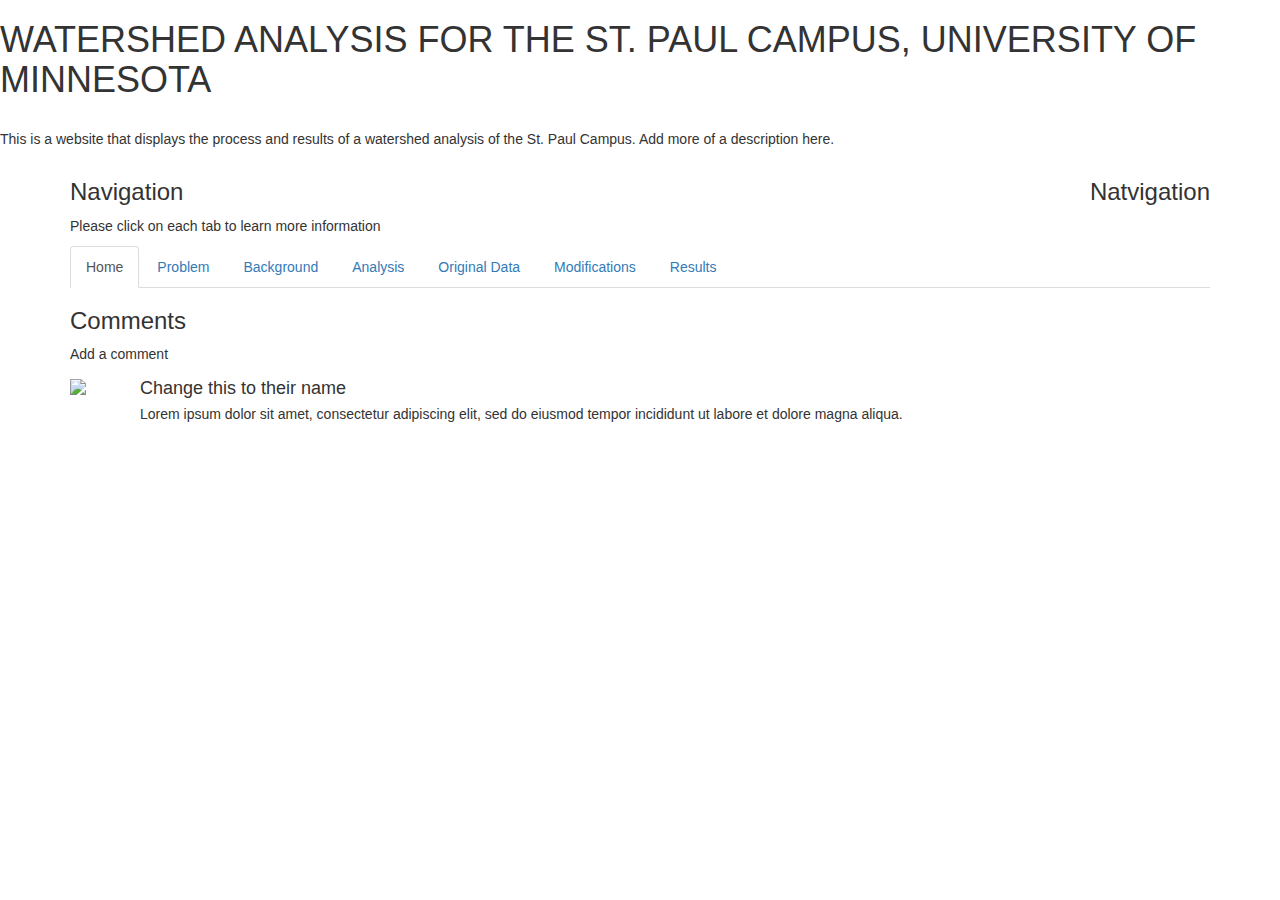
==== index.html @ 52572a13 "first commit" ====
<!DOCTYPE html>
<html>
    <head>
        <meta charset="utf-8">
        <meta name = "description" content = "Watershed Analysis of the St. Paul Campus, University of Minnesota">
        <meta name = "keywords" content = "HTML,CSS,Javascript,ESRI,Hydrology,UMN,ArcMap,Watershed,St.Paul,ESPM5295">
        <meta name = "author" content = "Cara Leitheiser">
        <meta name = "viewport" content = "width=device-width, initial-scale = 1.0">
        <title>ESPM5295 Watershed Analysis</title>
        <!--Bootstrap-->
        <link rel="stylesheet" href="https://maxcdn.bootstrapcdn.com/bootstrap/3.3.7/css/bootstrap.min.css">
        <script src="https://ajax.googleapis.com/ajax/libs/jquery/3.2.1/jquery.min.js"></script>
        <script src="https://maxcdn.bootstrapcdn.com/bootstrap/3.3.7/js/bootstrap.min.js"></script>
    </head>
    
    <body>
<!--Title and first paragraph-->
        <h1> WATERSHED ANALYSIS FOR THE ST. PAUL CAMPUS, UNIVERSITY OF MINNESOTA</h1>
        <br>
        <P>This is a website that displays the process and results of a watershed analysis of the St. Paul Campus. Add more of a description here.</P>
<!-- Navigation Bar--> 
        <div class="container">
            <div class="pull-right"><h3>Natvigation</h3></div>
            <h3>Navigation</h3>
            <p>Please click on each tab to learn more information </p>                  
            <ul class="nav nav-tabs" role="tablist">
                <li class="active"><a href="#">Home</a></li>
                <li><a href="#">Problem</a></li>
                <li><a href="#">Background</a></li>
                <li><a href="#">Analysis</a></li>
                <li><a href="#">Original Data</a></li>
                <li><a href="#">Modifications</a></li>
                <li><a href="#">Results</a></li>
            </ul>
        </div>
<!--Map Section-->
 
<!--Comments Section-->       
        <div class="Comments container">
            <h3>Comments</h3>
            <p>Add a comment</p>
  
    <!-- Left-aligned media object -->
        <div class="media">
            <div class="media-left">
                <img src="img_avatar1.png" class="media-object" style="width:60px"></div>
        <div class="media-body">
        <h4 class="media-heading">Change this to their name</h4>
            <p>Lorem ipsum dolor sit amet, consectetur adipiscing elit, sed do eiusmod tempor incididunt ut labore et dolore magna aliqua.</p>
        </div>
        </div>

    
            
</body>
    
   
</html>
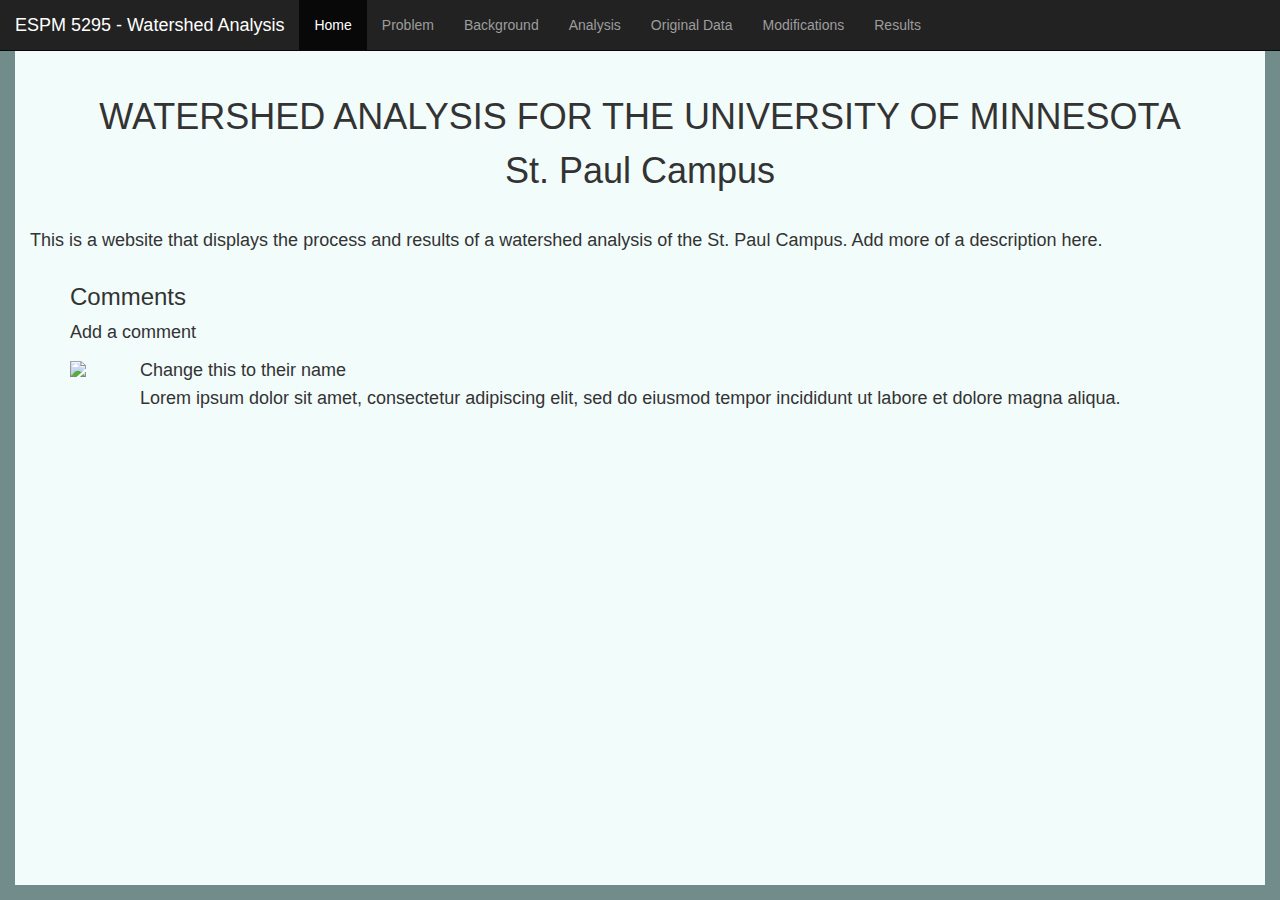
==== commit acd84d93: "links/updates" ====
--- a/index.html
+++ b/index.html
@@ -7,32 +7,48 @@
         <meta name = "author" content = "Cara Leitheiser">
         <meta name = "viewport" content = "width=device-width, initial-scale = 1.0">
         <title>ESPM5295 Watershed Analysis</title>
-        <!--Bootstrap-->
-        <link rel="stylesheet" href="https://maxcdn.bootstrapcdn.com/bootstrap/3.3.7/css/bootstrap.min.css">
+        <link rel="stylesheet" href="https://maxcdn.bootstrapcdn.com/bootstrap/3.3.7/css/bootstrap.min.css"><!--Bootstrap-->
+        <link rel="stylesheet" type="text/css" href="css/main.css"/>
         <script src="https://ajax.googleapis.com/ajax/libs/jquery/3.2.1/jquery.min.js"></script>
         <script src="https://maxcdn.bootstrapcdn.com/bootstrap/3.3.7/js/bootstrap.min.js"></script>
+        <style> body {background-color: #f2fcfb; padding: 30px} </style> 
     </head>
     
     <body>
+        
+<!-- Navigation bar--> 
+        <nav class="navbar navbar-inverse navbar-fixed-top">
+            <div class="container-fluid">
+                <div class="navbar-header">
+                    <a class="navbar-brand" href="https://giscourses.cfans.umn.edu/espm5295">ESPM 5295 - Watershed Analysis</a>
+                </div>
+                <ul class="nav navbar-nav">
+                    <li class="active"><a href="index.html">Home</a></li>
+                    <li><a href="Problem.html">Problem</a></li>
+                    <li><a href="Background.html">Background</a></li>
+                    <li><a href="Analysis.html">Analysis</a></li>
+                    <li><a href="Original%20Data.html">Original Data</a></li>
+                    <li><a href="Modifications.html">Modifications</a></li>
+                    <li><a href="Results.html">Results</a></li>  
+                </ul>
+            </div>
+        </nav>
+<!--Green border around the page-->        
+        <div id="left"></div>
+        <div id="right"></div>
+        <div id="top"></div>
+        <div id="bottom"></div>
+        <br>
+        <br>
+       
+<!--Start of page-->
 <!--Title and first paragraph-->
-        <h1> WATERSHED ANALYSIS FOR THE ST. PAUL CAMPUS, UNIVERSITY OF MINNESOTA</h1>
+        <h1> WATERSHED ANALYSIS FOR THE UNIVERSITY OF MINNESOTA <br> St. Paul Campus </h1>
         <br>
         <P>This is a website that displays the process and results of a watershed analysis of the St. Paul Campus. Add more of a description here.</P>
-<!-- Navigation Bar--> 
-        <div class="container">
-            <div class="pull-right"><h3>Natvigation</h3></div>
-            <h3>Navigation</h3>
-            <p>Please click on each tab to learn more information </p>                  
-            <ul class="nav nav-tabs" role="tablist">
-                <li class="active"><a href="#">Home</a></li>
-                <li><a href="#">Problem</a></li>
-                <li><a href="#">Background</a></li>
-                <li><a href="#">Analysis</a></li>
-                <li><a href="#">Original Data</a></li>
-                <li><a href="#">Modifications</a></li>
-                <li><a href="#">Results</a></li>
-            </ul>
-        </div>
+
+
+
 <!--Map Section-->
  
 <!--Comments Section-->       
--- a/css/main.css
+++ b/css/main.css
@@ -0,0 +1,51 @@
+images {
+    display: inline-block;
+    margin-left: auto;
+    margin-right: auto;
+    height: 30px; }
+
+stpaulmap {
+    display: inline-block;
+    margin-left: auto;
+    margin-right: auto;
+    height: 30px;}
+#stpaulmap {text-align: center}
+
+p {font-family: sans-serif; font-size: 18px}
+
+h1 {font-family: sans-serif; text-align: center; line-height: 150%}
+
+/*Border around entire frame*/
+#top, #bottom, #left, #right {
+	background: #728c8c;
+	position: fixed;}
+#left, #right {
+		top: 0; bottom: 0;
+		width: 15px;}
+		#left { left: 0; }
+		#right { right: 0; }		
+#top, #bottom {
+		left: 0; right: 0;
+		height: 15px;}
+		#top { top: 0; }
+		#bottom { bottom: 0; }
+
+/*Image on background page*/
+#img_cont {
+  display: table;
+  width: 95%;
+  margin: 10px auto;}
+
+#img_cont a {
+  display: table-cell;
+  text-align: center;
+  width: 16%;}
+
+#img_cont img {
+  width: 100%;
+  max-width: 325px;
+  border-style: solid;
+  border-width: .5px;
+  border-color: grey;
+  padding: 2px;
+  margin: 10px;}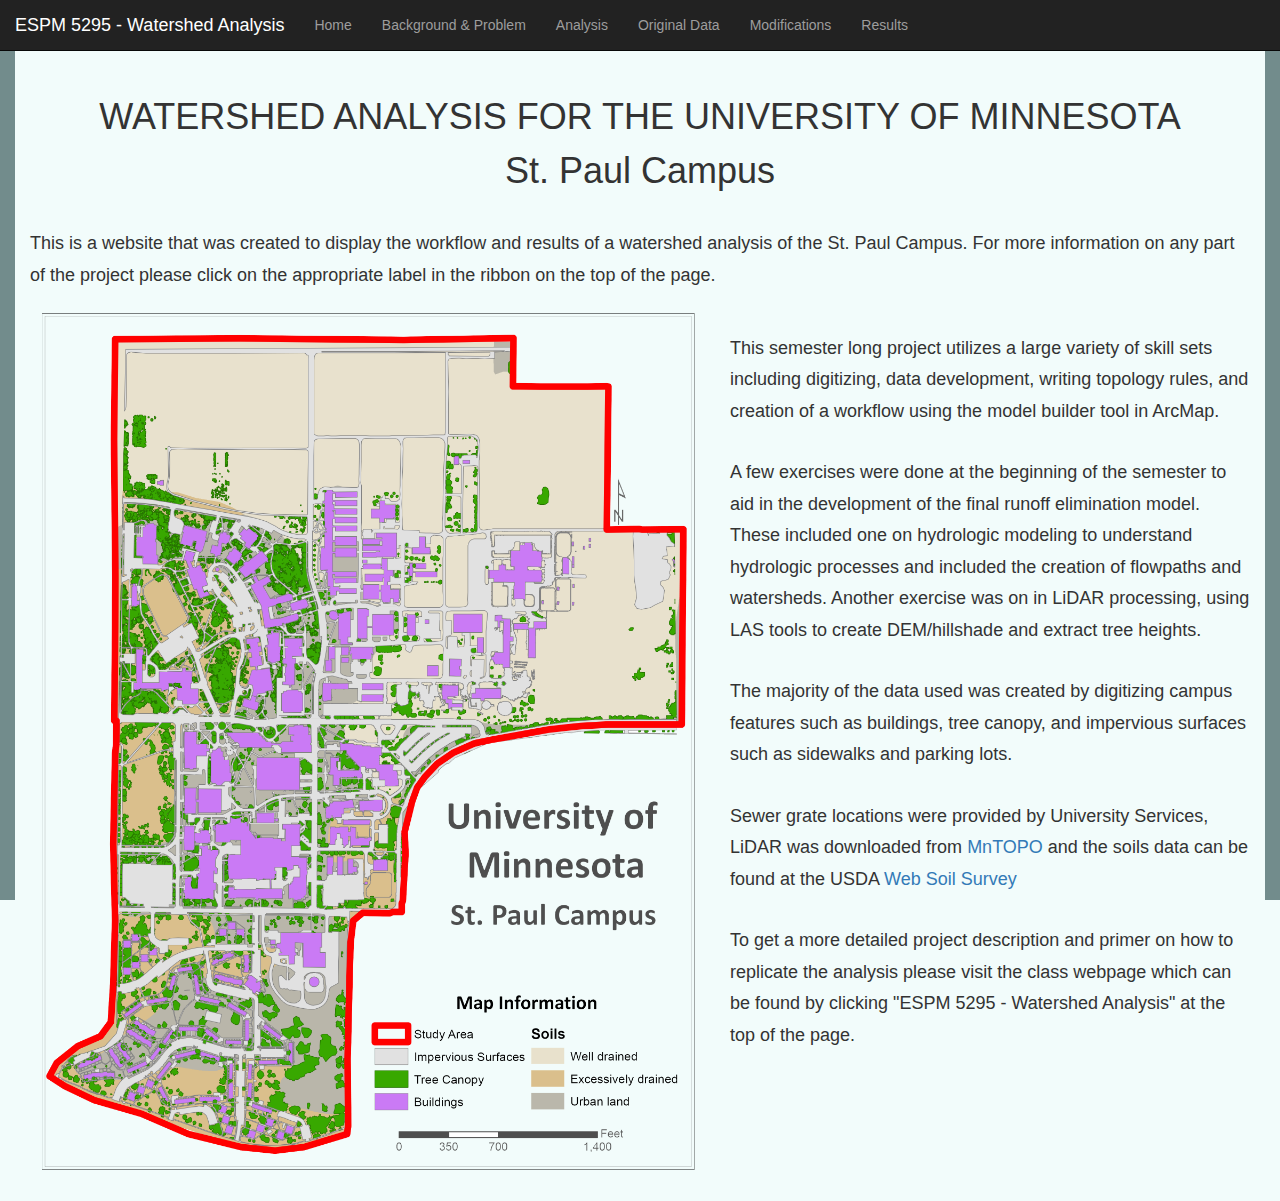
==== commit 1143856b: "Updates" ====
--- a/index.html
+++ b/index.html
@@ -9,11 +9,15 @@
         <title>ESPM5295 Watershed Analysis</title>
         <link rel="stylesheet" href="https://maxcdn.bootstrapcdn.com/bootstrap/3.3.7/css/bootstrap.min.css"><!--Bootstrap-->
         <link rel="stylesheet" type="text/css" href="css/main.css"/>
+        <!--<link href="css/bootstrap.css" rel="stylesheet">
+        <link href="css/bootstrap-responsive.css" rel="stylesheet">-->
         <script src="https://ajax.googleapis.com/ajax/libs/jquery/3.2.1/jquery.min.js"></script>
         <script src="https://maxcdn.bootstrapcdn.com/bootstrap/3.3.7/js/bootstrap.min.js"></script>
-        <style> body {background-color: #f2fcfb; padding: 30px} </style> 
+        <style> body {background-color: #f2fcfb; padding: 30px} </style>
+        <!--<style> body {padding-top: 60px;} </style>
+        @media (max-width: 980px) {body {padding-top: 0;}}-->
     </head>
-    
+
     <body>
         
 <!-- Navigation bar--> 
@@ -23,9 +27,8 @@
                     <a class="navbar-brand" href="https://giscourses.cfans.umn.edu/espm5295">ESPM 5295 - Watershed Analysis</a>
                 </div>
                 <ul class="nav navbar-nav">
-                    <li class="active"><a href="index.html">Home</a></li>
-                    <li><a href="Problem.html">Problem</a></li>
-                    <li><a href="Background.html">Background</a></li>
+                    <li><a href="index.html">Home</a></li>
+                    <li><a href="Background_Problem.html">Background & Problem</a></li>
                     <li><a href="Analysis.html">Analysis</a></li>
                     <li><a href="Original%20Data.html">Original Data</a></li>
                     <li><a href="Modifications.html">Modifications</a></li>
@@ -36,8 +39,6 @@
 <!--Green border around the page-->        
         <div id="left"></div>
         <div id="right"></div>
-        <div id="top"></div>
-        <div id="bottom"></div>
         <br>
         <br>
        
@@ -45,26 +46,28 @@
 <!--Title and first paragraph-->
         <h1> WATERSHED ANALYSIS FOR THE UNIVERSITY OF MINNESOTA <br> St. Paul Campus </h1>
         <br>
-        <P>This is a website that displays the process and results of a watershed analysis of the St. Paul Campus. Add more of a description here.</P>
+        <p>This is a website that was created to display the workflow and results of a watershed analysis of the St. Paul Campus. For more information on any part of the project please click on the appropriate label in the ribbon on the top of the page.</p>
+<!--Map Section-->
+        <p>
+            <img src="images/StPaulCampus_noback.png" width = "700" height = "900" class = "left"/> 
+            <br>
+            This semester long project utilizes a large variety of skill sets including digitizing, data development, writing topology rules, and creation of a workflow using the model builder tool in ArcMap. 
+        </p>
+        <br>
+        <p>
+            A few exercises were done at the beginning of the semester to aid in the development of the final runoff elimination model. These included one on hydrologic modeling to understand hydrologic processes and included the creation of flowpaths and watersheds. Another exercise was on in LiDAR processing, using LAS tools to create DEM/hillshade and extract tree heights.
+        </p>
+        <br>
+        <p>
+            The majority of the data used was created by digitizing campus features such as buildings, tree canopy, and impervious surfaces such as sidewalks and parking lots. 
+        </p>
+        <br>
+        <p>
+            Sewer grate locations were provided by University Services, LiDAR was downloaded from <a href="http://arcgis.dnr.state.mn.us/maps/mntopo/">MnTOPO</a> and the soils data can be found at the USDA <a href="https://websoilsurvey.sc.egov.usda.gov/App/WebSoilSurvey.aspx"/>Web Soil Survey</a>
+        </p>
+        <br>
+        <p>To get a more detailed project description and primer on how to replicate the analysis please visit the class webpage which can be found by clicking "ESPM 5295 - Watershed Analysis" at the top of the page.</p>
 
-
-
-<!--Map Section-->
- 
-<!--Comments Section-->       
-        <div class="Comments container">
-            <h3>Comments</h3>
-            <p>Add a comment</p>
-  
-    <!-- Left-aligned media object -->
-        <div class="media">
-            <div class="media-left">
-                <img src="img_avatar1.png" class="media-object" style="width:60px"></div>
-        <div class="media-body">
-        <h4 class="media-heading">Change this to their name</h4>
-            <p>Lorem ipsum dolor sit amet, consectetur adipiscing elit, sed do eiusmod tempor incididunt ut labore et dolore magna aliqua.</p>
-        </div>
-        </div>
 
     
             
--- a/css/main.css
+++ b/css/main.css
@@ -11,12 +11,16 @@
     height: 30px;}
 #stpaulmap {text-align: center}
 
-p {font-family: sans-serif; font-size: 18px}
+.left {
+   float: left;
+   padding: 0 20px 20px 0;}
+
+p {font-family: sans-serif; font-size: 18px; line-height: 175%}
 
 h1 {font-family: sans-serif; text-align: center; line-height: 150%}
 
 /*Border around entire frame*/
-#top, #bottom, #left, #right {
+#left, #right {
 	background: #728c8c;
 	position: fixed;}
 #left, #right {
@@ -24,11 +28,6 @@
 		width: 15px;}
 		#left { left: 0; }
 		#right { right: 0; }		
-#top, #bottom {
-		left: 0; right: 0;
-		height: 15px;}
-		#top { top: 0; }
-		#bottom { bottom: 0; }
 
 /*Image on background page*/
 #img_cont {
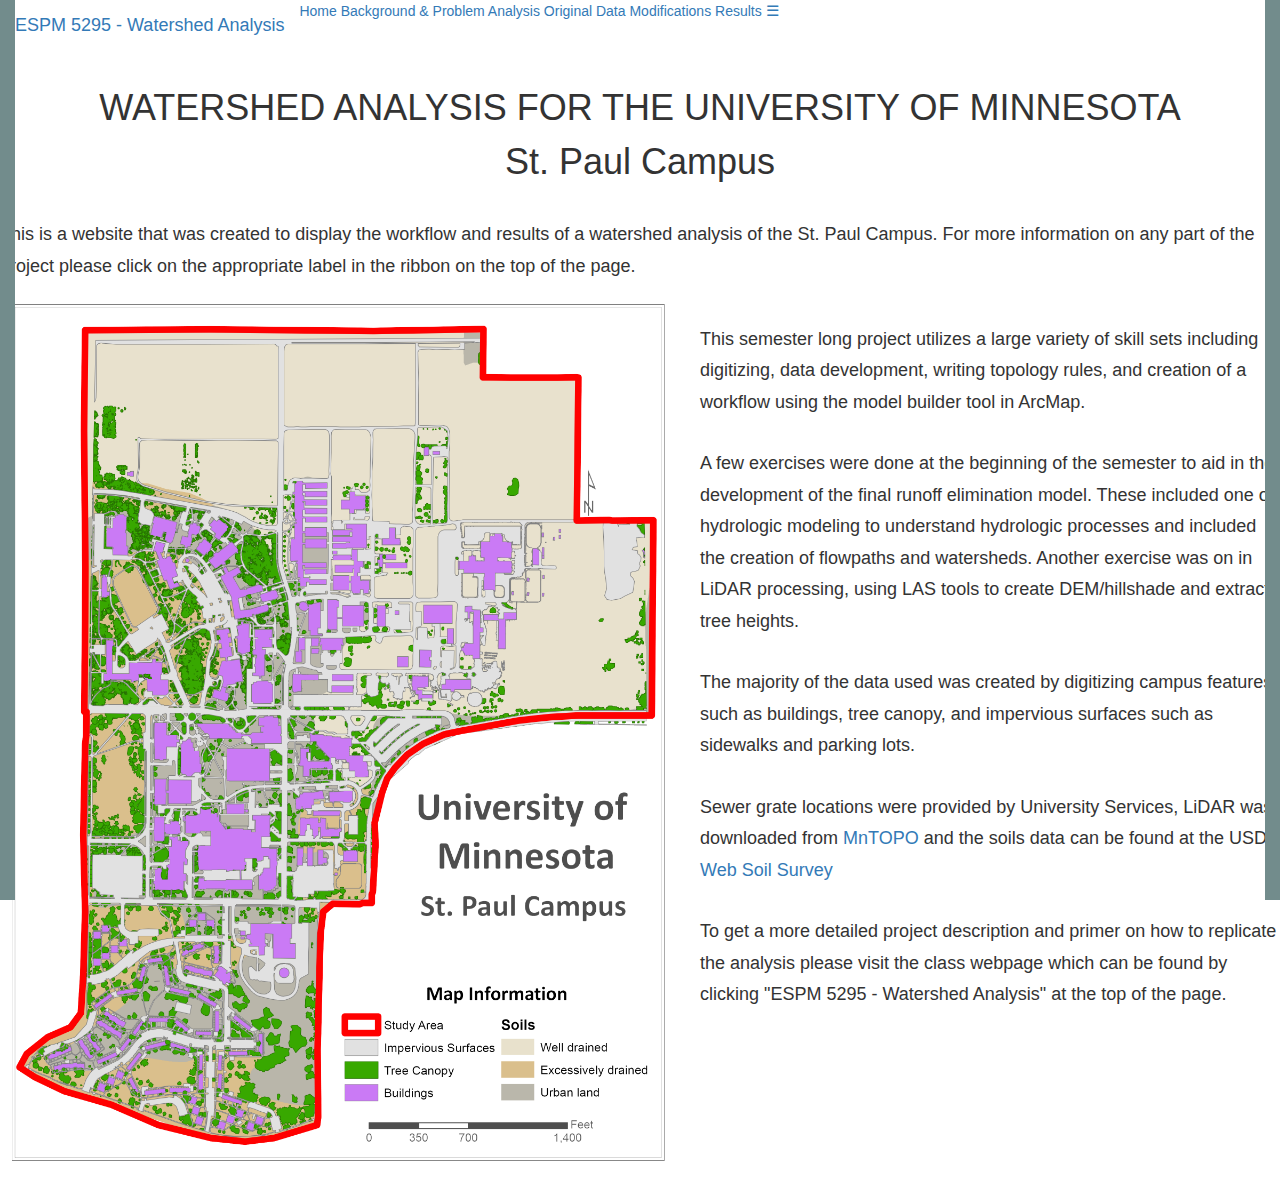
==== commit 59117b38: "Style Updates" ====
--- a/index.html
+++ b/index.html
@@ -13,29 +13,24 @@
         <link href="css/bootstrap-responsive.css" rel="stylesheet">-->
         <script src="https://ajax.googleapis.com/ajax/libs/jquery/3.2.1/jquery.min.js"></script>
         <script src="https://maxcdn.bootstrapcdn.com/bootstrap/3.3.7/js/bootstrap.min.js"></script>
-        <style> body {background-color: #f2fcfb; padding: 30px} </style>
-        <!--<style> body {padding-top: 60px;} </style>
-        @media (max-width: 980px) {body {padding-top: 0;}}-->
+        <script> function myFunction() {
+            var x = document.getElementById("myTopnav");
+            if (x.className === "topnav") {x.className += " responsive";} 
+                else {x.className = "topnav";}}</script>
     </head>
 
     <body>
-        
-<!-- Navigation bar--> 
-        <nav class="navbar navbar-inverse navbar-fixed-top">
-            <div class="container-fluid">
-                <div class="navbar-header">
-                    <a class="navbar-brand" href="https://giscourses.cfans.umn.edu/espm5295">ESPM 5295 - Watershed Analysis</a>
-                </div>
-                <ul class="nav navbar-nav">
-                    <li><a href="index.html">Home</a></li>
-                    <li><a href="Background_Problem.html">Background & Problem</a></li>
-                    <li><a href="Analysis.html">Analysis</a></li>
-                    <li><a href="Original%20Data.html">Original Data</a></li>
-                    <li><a href="Modifications.html">Modifications</a></li>
-                    <li><a href="Results.html">Results</a></li>  
-                </ul>
-            </div>
-        </nav>
+<!--Navigation Bar-->
+        <div class="topnav" id="myTopnav">
+            <a class="navbar-brand" href="https://giscourses.cfans.umn.edu/espm5295">ESPM 5295 - Watershed Analysis</a>
+            <a href="index.html" class="active">Home</a>
+            <a href="Background_Problem.html">Background & Problem</a>
+            <a href="Analysis.html">Analysis</a>
+            <a href="Original%20Data.html">Original Data</a>
+            <a href="Modifications.html">Modifications</a>
+            <a href="Results.html">Results</a>
+            <a href="javascript:void(0);" style="font-size:15px;" class="icon" onclick="myFunction()">&#9776;</a>
+        </div>
 <!--Green border around the page-->        
         <div id="left"></div>
         <div id="right"></div>
